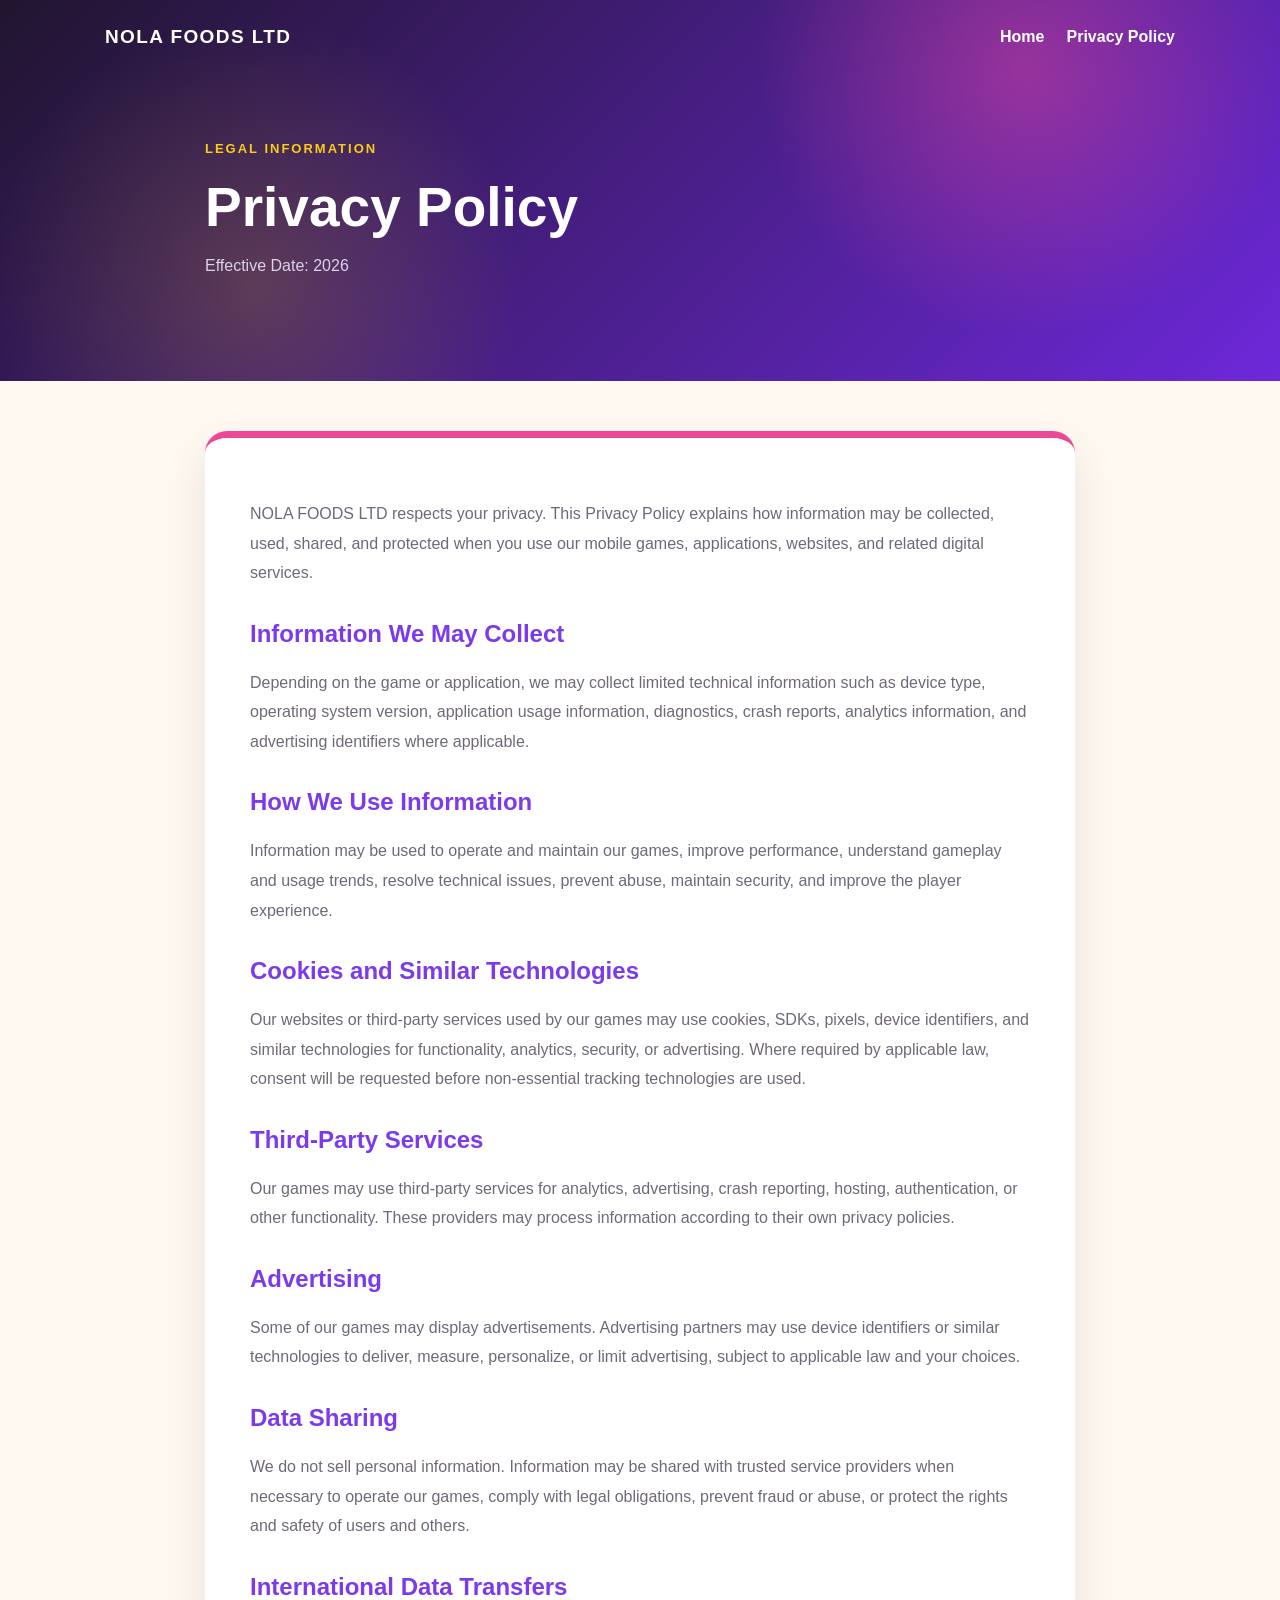
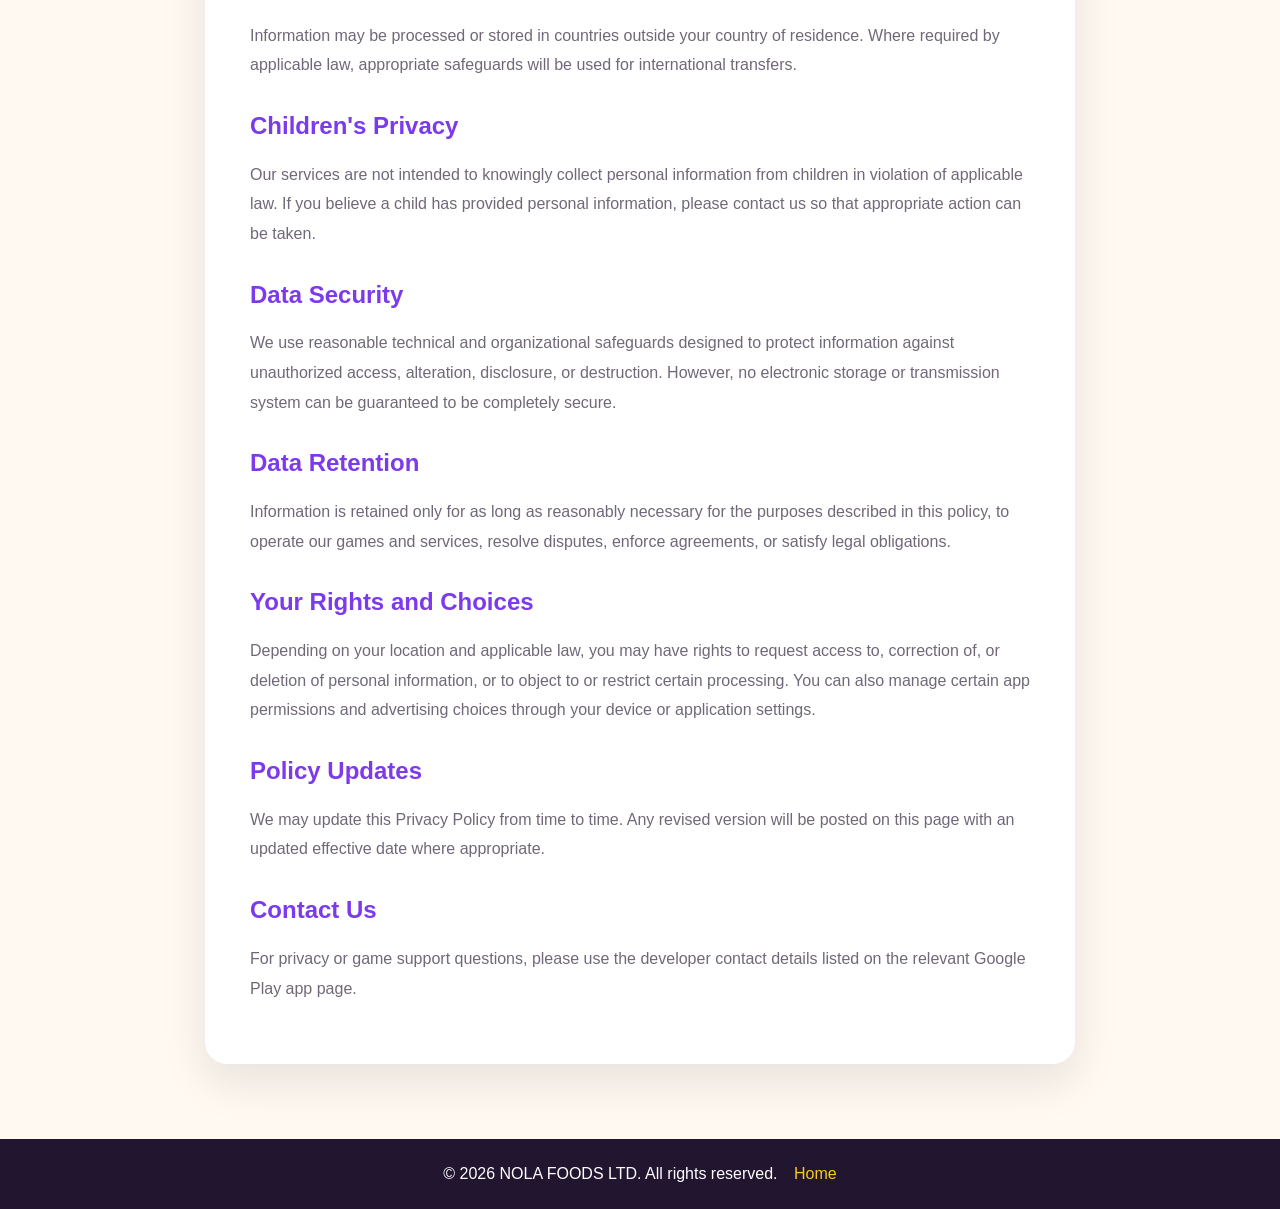
==== privacy.html @ b51c1975 "Add files via upload" ====
<!doctype html>
<html lang="en">
<head>
<meta charset="utf-8">
<meta name="viewport" content="width=device-width,initial-scale=1">
<title>Privacy Policy — NOLA FOODS LTD</title>
<meta name="description" content="Privacy Policy for NOLA FOODS LTD mobile games and digital services.">
<link rel="stylesheet" href="style.css">
</head>
<body>
<header class="sub">
<nav>
<div class="brand">NOLA FOODS LTD</div>
<div class="links"><a href="index.html">Home</a><a href="privacy.html">Privacy Policy</a></div>
</nav>
<div class="page-title"><span>LEGAL INFORMATION</span><h1>Privacy Policy</h1><p>Effective Date: 2026</p></div>
</header>

<main class="policy">
<article>
<p>NOLA FOODS LTD respects your privacy. This Privacy Policy explains how information may be collected, used, shared, and protected when you use our mobile games, applications, websites, and related digital services.</p>

<h2>Information We May Collect</h2>
<p>Depending on the game or application, we may collect limited technical information such as device type, operating system version, application usage information, diagnostics, crash reports, analytics information, and advertising identifiers where applicable.</p>

<h2>How We Use Information</h2>
<p>Information may be used to operate and maintain our games, improve performance, understand gameplay and usage trends, resolve technical issues, prevent abuse, maintain security, and improve the player experience.</p>

<h2>Cookies and Similar Technologies</h2>
<p>Our websites or third-party services used by our games may use cookies, SDKs, pixels, device identifiers, and similar technologies for functionality, analytics, security, or advertising. Where required by applicable law, consent will be requested before non-essential tracking technologies are used.</p>

<h2>Third-Party Services</h2>
<p>Our games may use third-party services for analytics, advertising, crash reporting, hosting, authentication, or other functionality. These providers may process information according to their own privacy policies.</p>

<h2>Advertising</h2>
<p>Some of our games may display advertisements. Advertising partners may use device identifiers or similar technologies to deliver, measure, personalize, or limit advertising, subject to applicable law and your choices.</p>

<h2>Data Sharing</h2>
<p>We do not sell personal information. Information may be shared with trusted service providers when necessary to operate our games, comply with legal obligations, prevent fraud or abuse, or protect the rights and safety of users and others.</p>

<h2>International Data Transfers</h2>
<p>Information may be processed or stored in countries outside your country of residence. Where required by applicable law, appropriate safeguards will be used for international transfers.</p>

<h2>Children's Privacy</h2>
<p>Our services are not intended to knowingly collect personal information from children in violation of applicable law. If you believe a child has provided personal information, please contact us so that appropriate action can be taken.</p>

<h2>Data Security</h2>
<p>We use reasonable technical and organizational safeguards designed to protect information against unauthorized access, alteration, disclosure, or destruction. However, no electronic storage or transmission system can be guaranteed to be completely secure.</p>

<h2>Data Retention</h2>
<p>Information is retained only for as long as reasonably necessary for the purposes described in this policy, to operate our games and services, resolve disputes, enforce agreements, or satisfy legal obligations.</p>

<h2>Your Rights and Choices</h2>
<p>Depending on your location and applicable law, you may have rights to request access to, correction of, or deletion of personal information, or to object to or restrict certain processing. You can also manage certain app permissions and advertising choices through your device or application settings.</p>

<h2>Policy Updates</h2>
<p>We may update this Privacy Policy from time to time. Any revised version will be posted on this page with an updated effective date where appropriate.</p>

<h2>Contact Us</h2>
<p>For privacy or game support questions, please use the developer contact details listed on the relevant Google Play app page.</p>
</article>
</main>

<footer>© 2026 NOLA FOODS LTD. All rights reserved. <a href="index.html">Home</a></footer>
</body>
</html>
---- style.css ----
*{box-sizing:border-box}
:root{--dark:#21152f;--purple:#7c3aed;--pink:#ec4899;--yellow:#facc15;--cream:#fff9f1;--muted:#706878;--white:#fff}
body{margin:0;font-family:Arial,Helvetica,sans-serif;background:var(--cream);color:var(--dark)}
a{color:inherit}
.hero,.sub{color:white;background:radial-gradient(circle at 80% 18%,rgba(236,72,153,.45),transparent 25%),radial-gradient(circle at 20% 75%,rgba(250,204,21,.18),transparent 25%),linear-gradient(135deg,#21152f,#6d28d9)}
nav{max-width:1120px;margin:auto;padding:26px 25px;display:flex;justify-content:space-between;align-items:center}
.brand{font-size:19px;font-weight:900;letter-spacing:1.4px}
.links a{margin-left:22px;text-decoration:none;font-weight:bold}
.hero-content{max-width:950px;margin:auto;padding:105px 25px 135px}
.hero-content>span,.page-title>span,small{color:var(--yellow);font-size:13px;font-weight:900;letter-spacing:2px}
.hero h1{font-size:64px;line-height:1;margin:20px 0;max-width:800px}
.hero p{font-size:19px;line-height:1.8;max-width:700px;color:#eee6f7}
.button{display:inline-block;margin-top:18px;padding:14px 23px;border-radius:12px;background:var(--yellow);color:var(--dark);font-weight:900;text-decoration:none}
main{max-width:1120px;margin:auto;padding:75px 25px}
.intro{display:grid;grid-template-columns:1fr 1fr;gap:55px;align-items:center}
.intro h2,.contact h2,.highlight h2{font-size:40px;line-height:1.15;margin:12px 0}
.intro p,.contact p,.highlight p,.policy p{color:var(--muted);line-height:1.85}
.cards{display:grid;grid-template-columns:repeat(3,1fr);gap:22px;margin-top:55px}
.cards article{background:white;padding:30px;border-radius:22px;box-shadow:0 18px 40px rgba(33,21,47,.09)}
.icon{width:52px;height:52px;border-radius:14px;display:grid;place-items:center;background:#f4d9ff;color:var(--purple);font-weight:900}
.cards h3{margin-top:22px;color:var(--purple)}
.cards p{color:var(--muted);line-height:1.75}
.highlight{margin-top:60px;padding:48px;border-radius:25px;color:white;background:linear-gradient(135deg,#7c3aed,#ec4899)}
.highlight p{color:#f8eefb;max-width:700px}
.contact{margin-top:55px;padding:36px;border-radius:22px;background:#fff0cf;border-right:7px solid var(--yellow);display:grid;grid-template-columns:1fr 1fr;gap:40px;align-items:center}
.page-title{max-width:920px;margin:auto;padding:65px 25px 90px}
.page-title h1{font-size:55px;margin:18px 0}
.page-title p{color:#ddd2e9}
.policy{max-width:920px;padding-top:50px}
.policy article{background:white;border-radius:22px;padding:45px;box-shadow:0 18px 45px rgba(33,21,47,.1);border-top:7px solid var(--pink)}
.policy h2{margin-top:32px;color:var(--purple)}
footer{padding:26px;text-align:center;background:var(--dark);color:white}
footer a{color:var(--yellow);text-decoration:none;margin-left:12px}
@media(max-width:780px){nav{flex-direction:column;gap:15px}.links a{margin:0 9px}.hero-content h1{font-size:43px}.intro,.cards,.contact{grid-template-columns:1fr}.page-title h1{font-size:42px}.policy article{padding:28px}}
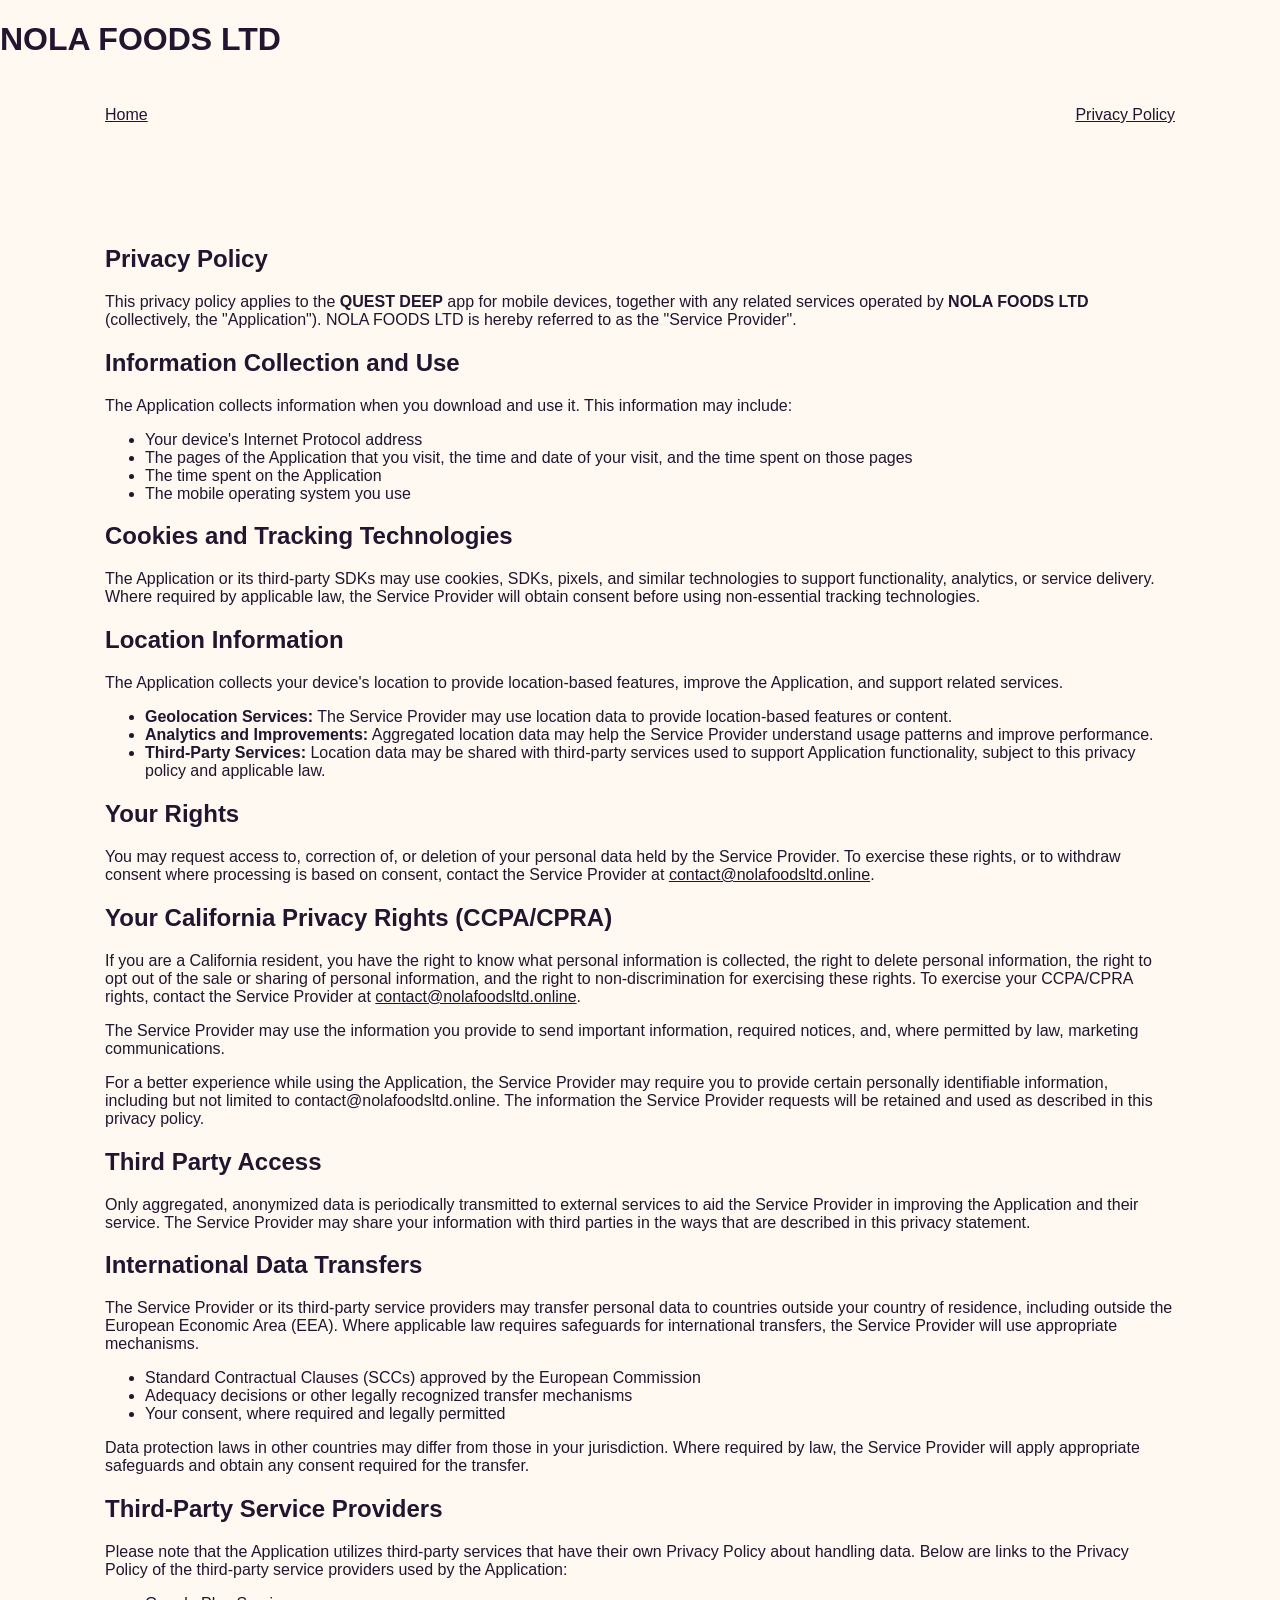
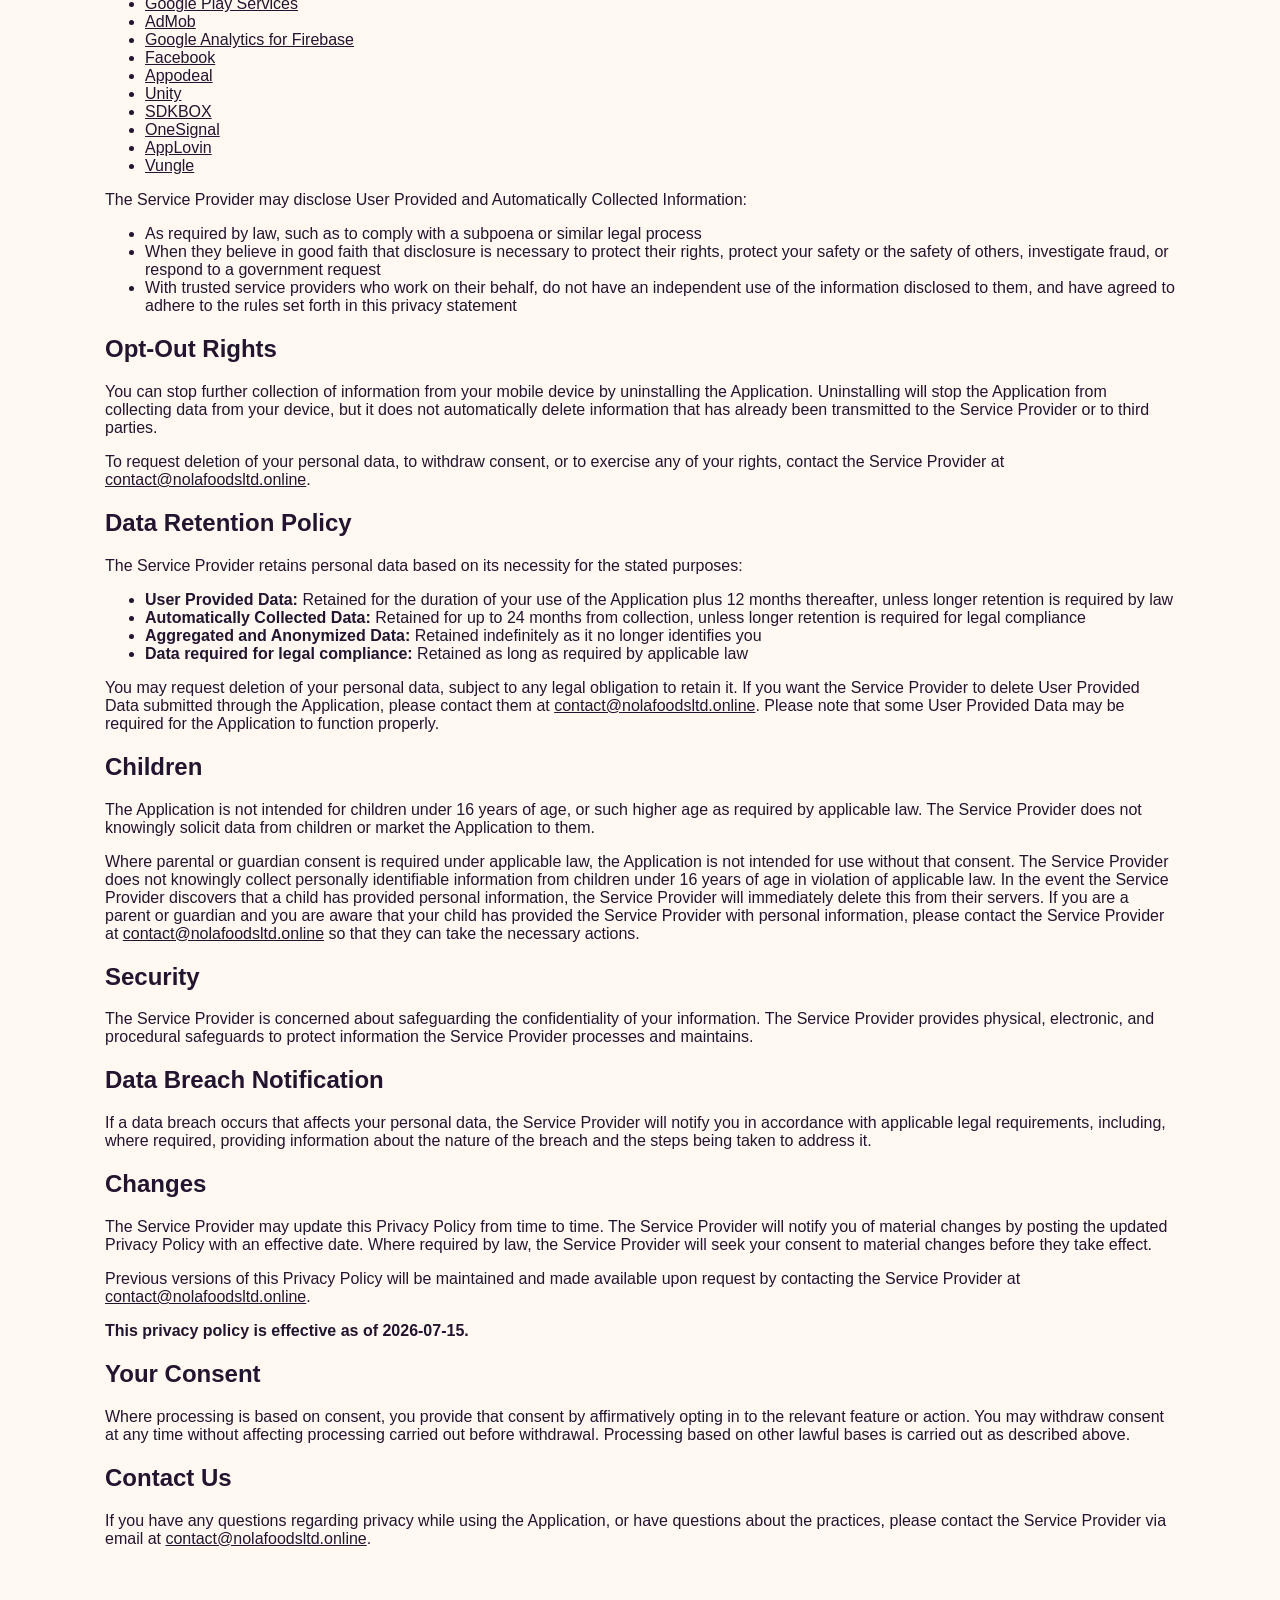
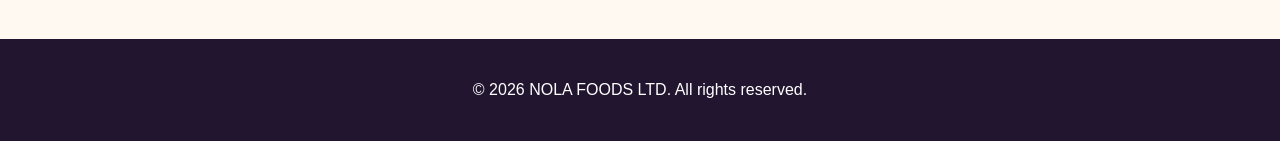
==== commit 7e79756a: "privacy.html" ====
--- a/privacy.html
+++ b/privacy.html
@@ -1,66 +1,131 @@
-<!doctype html>
+<!DOCTYPE html>
 <html lang="en">
 <head>
-<meta charset="utf-8">
-<meta name="viewport" content="width=device-width,initial-scale=1">
-<title>Privacy Policy — NOLA FOODS LTD</title>
-<meta name="description" content="Privacy Policy for NOLA FOODS LTD mobile games and digital services.">
-<link rel="stylesheet" href="style.css">
+  <meta charset="UTF-8">
+  <meta name="viewport" content="width=device-width, initial-scale=1.0">
+  <title>Privacy Policy - NOLA FOODS LTD</title>
+  <meta name="description" content="Privacy Policy for the QUEST DEEP mobile application operated by NOLA FOODS LTD.">
+  <link rel="stylesheet" href="style.css">
 </head>
 <body>
-<header class="sub">
-<nav>
-<div class="brand">NOLA FOODS LTD</div>
-<div class="links"><a href="index.html">Home</a><a href="privacy.html">Privacy Policy</a></div>
-</nav>
-<div class="page-title"><span>LEGAL INFORMATION</span><h1>Privacy Policy</h1><p>Effective Date: 2026</p></div>
-</header>
+  <header>
+    <h1>NOLA FOODS LTD</h1>
+    <nav>
+      <a href="index.html">Home</a>
+      <a href="privacy.html">Privacy Policy</a>
+    </nav>
+  </header>
 
-<main class="policy">
-<article>
-<p>NOLA FOODS LTD respects your privacy. This Privacy Policy explains how information may be collected, used, shared, and protected when you use our mobile games, applications, websites, and related digital services.</p>
+  <main>
+    <section class="card">
+      <h1>Privacy Policy</h1>
 
-<h2>Information We May Collect</h2>
-<p>Depending on the game or application, we may collect limited technical information such as device type, operating system version, application usage information, diagnostics, crash reports, analytics information, and advertising identifiers where applicable.</p>
+      <p>This privacy policy applies to the <strong>QUEST DEEP</strong> app for mobile devices, together with any related services operated by <strong>NOLA FOODS LTD</strong> (collectively, the "Application"). NOLA FOODS LTD is hereby referred to as the "Service Provider".</p>
 
-<h2>How We Use Information</h2>
-<p>Information may be used to operate and maintain our games, improve performance, understand gameplay and usage trends, resolve technical issues, prevent abuse, maintain security, and improve the player experience.</p>
+      <h2>Information Collection and Use</h2>
+      <p>The Application collects information when you download and use it. This information may include:</p>
+      <ul>
+        <li>Your device's Internet Protocol address</li>
+        <li>The pages of the Application that you visit, the time and date of your visit, and the time spent on those pages</li>
+        <li>The time spent on the Application</li>
+        <li>The mobile operating system you use</li>
+      </ul>
 
-<h2>Cookies and Similar Technologies</h2>
-<p>Our websites or third-party services used by our games may use cookies, SDKs, pixels, device identifiers, and similar technologies for functionality, analytics, security, or advertising. Where required by applicable law, consent will be requested before non-essential tracking technologies are used.</p>
+      <h2>Cookies and Tracking Technologies</h2>
+      <p>The Application or its third-party SDKs may use cookies, SDKs, pixels, and similar technologies to support functionality, analytics, or service delivery. Where required by applicable law, the Service Provider will obtain consent before using non-essential tracking technologies.</p>
 
-<h2>Third-Party Services</h2>
-<p>Our games may use third-party services for analytics, advertising, crash reporting, hosting, authentication, or other functionality. These providers may process information according to their own privacy policies.</p>
+      <h2>Location Information</h2>
+      <p>The Application collects your device's location to provide location-based features, improve the Application, and support related services.</p>
+      <ul>
+        <li><strong>Geolocation Services:</strong> The Service Provider may use location data to provide location-based features or content.</li>
+        <li><strong>Analytics and Improvements:</strong> Aggregated location data may help the Service Provider understand usage patterns and improve performance.</li>
+        <li><strong>Third-Party Services:</strong> Location data may be shared with third-party services used to support Application functionality, subject to this privacy policy and applicable law.</li>
+      </ul>
 
-<h2>Advertising</h2>
-<p>Some of our games may display advertisements. Advertising partners may use device identifiers or similar technologies to deliver, measure, personalize, or limit advertising, subject to applicable law and your choices.</p>
+      <h2>Your Rights</h2>
+      <p>You may request access to, correction of, or deletion of your personal data held by the Service Provider. To exercise these rights, or to withdraw consent where processing is based on consent, contact the Service Provider at <a href="mailto:contact@nolafoodsltd.online">contact@nolafoodsltd.online</a>.</p>
 
-<h2>Data Sharing</h2>
-<p>We do not sell personal information. Information may be shared with trusted service providers when necessary to operate our games, comply with legal obligations, prevent fraud or abuse, or protect the rights and safety of users and others.</p>
+      <h2>Your California Privacy Rights (CCPA/CPRA)</h2>
+      <p>If you are a California resident, you have the right to know what personal information is collected, the right to delete personal information, the right to opt out of the sale or sharing of personal information, and the right to non-discrimination for exercising these rights. To exercise your CCPA/CPRA rights, contact the Service Provider at <a href="mailto:contact@nolafoodsltd.online">contact@nolafoodsltd.online</a>.</p>
 
-<h2>International Data Transfers</h2>
-<p>Information may be processed or stored in countries outside your country of residence. Where required by applicable law, appropriate safeguards will be used for international transfers.</p>
+      <p>The Service Provider may use the information you provide to send important information, required notices, and, where permitted by law, marketing communications.</p>
 
-<h2>Children's Privacy</h2>
-<p>Our services are not intended to knowingly collect personal information from children in violation of applicable law. If you believe a child has provided personal information, please contact us so that appropriate action can be taken.</p>
+      <p>For a better experience while using the Application, the Service Provider may require you to provide certain personally identifiable information, including but not limited to contact@nolafoodsltd.online. The information the Service Provider requests will be retained and used as described in this privacy policy.</p>
 
-<h2>Data Security</h2>
-<p>We use reasonable technical and organizational safeguards designed to protect information against unauthorized access, alteration, disclosure, or destruction. However, no electronic storage or transmission system can be guaranteed to be completely secure.</p>
+      <h2>Third Party Access</h2>
+      <p>Only aggregated, anonymized data is periodically transmitted to external services to aid the Service Provider in improving the Application and their service. The Service Provider may share your information with third parties in the ways that are described in this privacy statement.</p>
 
-<h2>Data Retention</h2>
-<p>Information is retained only for as long as reasonably necessary for the purposes described in this policy, to operate our games and services, resolve disputes, enforce agreements, or satisfy legal obligations.</p>
+      <h2>International Data Transfers</h2>
+      <p>The Service Provider or its third-party service providers may transfer personal data to countries outside your country of residence, including outside the European Economic Area (EEA). Where applicable law requires safeguards for international transfers, the Service Provider will use appropriate mechanisms.</p>
+      <ul>
+        <li>Standard Contractual Clauses (SCCs) approved by the European Commission</li>
+        <li>Adequacy decisions or other legally recognized transfer mechanisms</li>
+        <li>Your consent, where required and legally permitted</li>
+      </ul>
+      <p>Data protection laws in other countries may differ from those in your jurisdiction. Where required by law, the Service Provider will apply appropriate safeguards and obtain any consent required for the transfer.</p>
 
-<h2>Your Rights and Choices</h2>
-<p>Depending on your location and applicable law, you may have rights to request access to, correction of, or deletion of personal information, or to object to or restrict certain processing. You can also manage certain app permissions and advertising choices through your device or application settings.</p>
+      <h2>Third-Party Service Providers</h2>
+      <p>Please note that the Application utilizes third-party services that have their own Privacy Policy about handling data. Below are links to the Privacy Policy of the third-party service providers used by the Application:</p>
+      <ul>
+        <li><a href="https://policies.google.com/privacy" target="_blank" rel="noopener noreferrer">Google Play Services</a></li>
+        <li><a href="https://policies.google.com/privacy" target="_blank" rel="noopener noreferrer">AdMob</a></li>
+        <li><a href="https://firebase.google.com/support/privacy" target="_blank" rel="noopener noreferrer">Google Analytics for Firebase</a></li>
+        <li><a href="https://www.facebook.com/privacy/policy/" target="_blank" rel="noopener noreferrer">Facebook</a></li>
+        <li><a href="https://appodeal.com/privacy-policy/" target="_blank" rel="noopener noreferrer">Appodeal</a></li>
+        <li><a href="https://unity.com/legal/privacy-policy" target="_blank" rel="noopener noreferrer">Unity</a></li>
+        <li><a href="https://www.sdkbox.com/privacy" target="_blank" rel="noopener noreferrer">SDKBOX</a></li>
+        <li><a href="https://onesignal.com/privacy_policy" target="_blank" rel="noopener noreferrer">OneSignal</a></li>
+        <li><a href="https://www.applovin.com/privacy/" target="_blank" rel="noopener noreferrer">AppLovin</a></li>
+        <li><a href="https://liftoff.io/privacy-policy/" target="_blank" rel="noopener noreferrer">Vungle</a></li>
+      </ul>
 
-<h2>Policy Updates</h2>
-<p>We may update this Privacy Policy from time to time. Any revised version will be posted on this page with an updated effective date where appropriate.</p>
+      <p>The Service Provider may disclose User Provided and Automatically Collected Information:</p>
+      <ul>
+        <li>As required by law, such as to comply with a subpoena or similar legal process</li>
+        <li>When they believe in good faith that disclosure is necessary to protect their rights, protect your safety or the safety of others, investigate fraud, or respond to a government request</li>
+        <li>With trusted service providers who work on their behalf, do not have an independent use of the information disclosed to them, and have agreed to adhere to the rules set forth in this privacy statement</li>
+      </ul>
 
-<h2>Contact Us</h2>
-<p>For privacy or game support questions, please use the developer contact details listed on the relevant Google Play app page.</p>
-</article>
-</main>
+      <h2>Opt-Out Rights</h2>
+      <p>You can stop further collection of information from your mobile device by uninstalling the Application. Uninstalling will stop the Application from collecting data from your device, but it does not automatically delete information that has already been transmitted to the Service Provider or to third parties.</p>
+      <p>To request deletion of your personal data, to withdraw consent, or to exercise any of your rights, contact the Service Provider at <a href="mailto:contact@nolafoodsltd.online">contact@nolafoodsltd.online</a>.</p>
 
-<footer>© 2026 NOLA FOODS LTD. All rights reserved. <a href="index.html">Home</a></footer>
+      <h2>Data Retention Policy</h2>
+      <p>The Service Provider retains personal data based on its necessity for the stated purposes:</p>
+      <ul>
+        <li><strong>User Provided Data:</strong> Retained for the duration of your use of the Application plus 12 months thereafter, unless longer retention is required by law</li>
+        <li><strong>Automatically Collected Data:</strong> Retained for up to 24 months from collection, unless longer retention is required for legal compliance</li>
+        <li><strong>Aggregated and Anonymized Data:</strong> Retained indefinitely as it no longer identifies you</li>
+        <li><strong>Data required for legal compliance:</strong> Retained as long as required by applicable law</li>
+      </ul>
+      <p>You may request deletion of your personal data, subject to any legal obligation to retain it. If you want the Service Provider to delete User Provided Data submitted through the Application, please contact them at <a href="mailto:contact@nolafoodsltd.online">contact@nolafoodsltd.online</a>. Please note that some User Provided Data may be required for the Application to function properly.</p>
+
+      <h2>Children</h2>
+      <p>The Application is not intended for children under 16 years of age, or such higher age as required by applicable law. The Service Provider does not knowingly solicit data from children or market the Application to them.</p>
+      <p>Where parental or guardian consent is required under applicable law, the Application is not intended for use without that consent. The Service Provider does not knowingly collect personally identifiable information from children under 16 years of age in violation of applicable law. In the event the Service Provider discovers that a child has provided personal information, the Service Provider will immediately delete this from their servers. If you are a parent or guardian and you are aware that your child has provided the Service Provider with personal information, please contact the Service Provider at <a href="mailto:contact@nolafoodsltd.online">contact@nolafoodsltd.online</a> so that they can take the necessary actions.</p>
+
+      <h2>Security</h2>
+      <p>The Service Provider is concerned about safeguarding the confidentiality of your information. The Service Provider provides physical, electronic, and procedural safeguards to protect information the Service Provider processes and maintains.</p>
+
+      <h2>Data Breach Notification</h2>
+      <p>If a data breach occurs that affects your personal data, the Service Provider will notify you in accordance with applicable legal requirements, including, where required, providing information about the nature of the breach and the steps being taken to address it.</p>
+
+      <h2>Changes</h2>
+      <p>The Service Provider may update this Privacy Policy from time to time. The Service Provider will notify you of material changes by posting the updated Privacy Policy with an effective date. Where required by law, the Service Provider will seek your consent to material changes before they take effect.</p>
+      <p>Previous versions of this Privacy Policy will be maintained and made available upon request by contacting the Service Provider at <a href="mailto:contact@nolafoodsltd.online">contact@nolafoodsltd.online</a>.</p>
+
+      <p><strong>This privacy policy is effective as of 2026-07-15.</strong></p>
+
+      <h2>Your Consent</h2>
+      <p>Where processing is based on consent, you provide that consent by affirmatively opting in to the relevant feature or action. You may withdraw consent at any time without affecting processing carried out before withdrawal. Processing based on other lawful bases is carried out as described above.</p>
+
+      <h2>Contact Us</h2>
+      <p>If you have any questions regarding privacy while using the Application, or have questions about the practices, please contact the Service Provider via email at <a href="mailto:contact@nolafoodsltd.online">contact@nolafoodsltd.online</a>.</p>
+    </section>
+  </main>
+
+  <footer>
+    <p>© 2026 NOLA FOODS LTD. All rights reserved.</p>
+  </footer>
 </body>
-</html>+</html>
